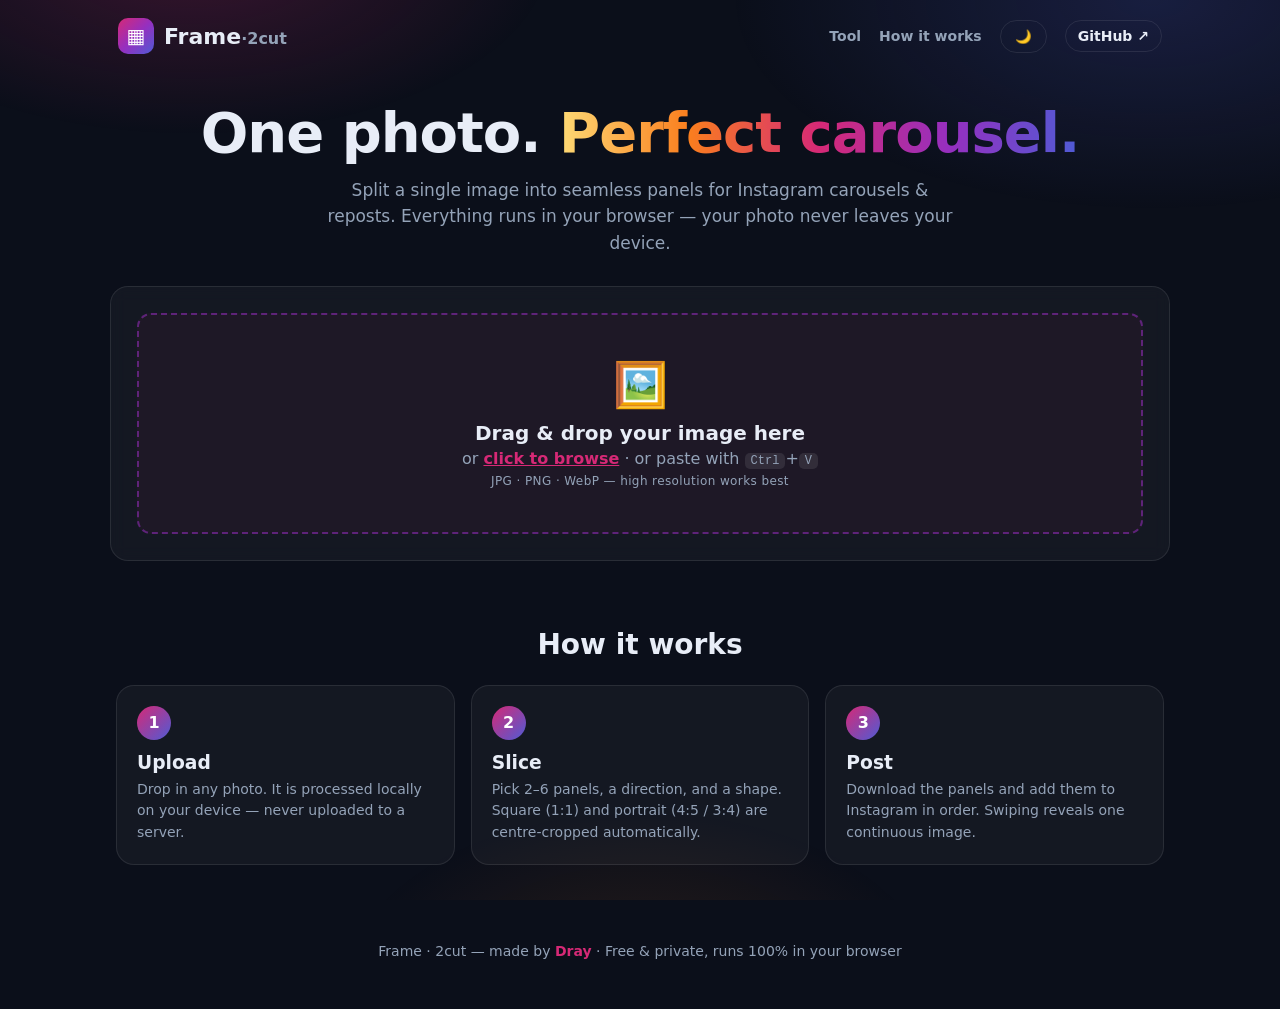
==== index.html @ e7be7fb5 "Rebuild Frame as advanced image splitter (HTML/CSS/JS) - 2-6 panels, Instagram crops, drag & drop, d" ====
<!DOCTYPE html>
<html lang="en">
<head>
  <meta charset="UTF-8">
  <meta name="viewport" content="width=device-width, initial-scale=1.0">
  <title>Frame — Advanced Image Splitter for Instagram Carousels</title>
  <meta name="description" content="Cut one photo into seamless carousel panels for Instagram. Choose 2–6 panels, square or portrait crops, and download print-ready slices — free, private, right in your browser.">
  <link rel="stylesheet" href="style.css">
  <link rel="icon" href="data:image/svg+xml,<svg xmlns='http://www.w3.org/2000/svg' viewBox='0 0 100 100'><text y='.9em' font-size='90'>🖼️</text></svg>">
</head>
<body>
  <div class="bg-glow" aria-hidden="true"></div>

  <header class="topbar">
    <a class="brand" href="./">
      <span class="brand-mark">▦</span>
      <span>Frame<em>·2cut</em></span>
    </a>
    <nav>
      <a href="#tool">Tool</a>
      <a href="#how">How it works</a>
      <button id="themeToggle" class="ghost-btn" type="button" title="Toggle light / dark">🌙</button>
      <a class="github-link" href="https://github.com/dray-me/2cut.github.io" target="_blank" rel="noopener">GitHub ↗</a>
    </nav>
  </header>

  <main>
    <section class="hero">
      <h1>One photo. <span class="grad">Perfect carousel.</span></h1>
      <p>Split a single image into seamless panels for Instagram carousels &amp; reposts.
         Everything runs in your browser — your photo never leaves your device.</p>
    </section>

    <section id="tool" class="panel">
      <!-- Upload -->
      <div id="dropzone" class="dropzone" tabindex="0" role="button" aria-label="Upload an image">
        <div class="dz-icon">🖼️</div>
        <p class="dz-title">Drag &amp; drop your image here</p>
        <p class="dz-sub">or <span class="linklike">click to browse</span> · or paste with <kbd>Ctrl</kbd>+<kbd>V</kbd></p>
        <p class="dz-formats">JPG · PNG · WebP — high resolution works best</p>
        <input type="file" id="fileInput" accept="image/*" hidden>
      </div>

      <div id="workspace" hidden>
        <!-- Controls -->
        <div class="controls">
          <div class="control">
            <label>Panels <span id="panelsValue" class="value">2</span></label>
            <input type="range" id="panelsRange" min="2" max="6" step="1" value="2">
            <div class="quick-row" id="panelsQuick">
              <button type="button" data-panels="2" class="chip active">2</button>
              <button type="button" data-panels="3" class="chip">3</button>
              <button type="button" data-panels="4" class="chip">4</button>
              <button type="button" data-panels="5" class="chip">5</button>
              <button type="button" data-panels="6" class="chip">6</button>
            </div>
          </div>

          <div class="control">
            <label>Direction</label>
            <div class="segmented" id="directionSeg">
              <button type="button" data-dir="vertical" class="active">⇥ Vertical slices</button>
              <button type="button" data-dir="horizontal">⇩ Horizontal slices</button>
            </div>
          </div>

          <div class="control">
            <label>Panel shape (Instagram)</label>
            <div class="segmented wrap" id="aspectSeg">
              <button type="button" data-aspect="original" class="active">Original — seamless</button>
              <button type="button" data-aspect="1">1 : 1 Square</button>
              <button type="button" data-aspect="0.8">4 : 5 Portrait</button>
              <button type="button" data-aspect="0.75">3 : 4 Portrait</button>
            </div>
            <p class="hint">Shaped modes centre-crop your photo so every panel is exactly Instagram-ready.</p>
          </div>

          <div class="control two-col">
            <div>
              <label for="formatSelect">Format</label>
              <select id="formatSelect">
                <option value="image/png">PNG — lossless</option>
                <option value="image/jpeg">JPG — smaller file</option>
                <option value="image/webp">WebP — smallest</option>
              </select>
            </div>
            <div id="qualityWrap" hidden>
              <label>Quality <span id="qualityValue" class="value">92%</span></label>
              <input type="range" id="qualityRange" min="60" max="100" step="1" value="92">
            </div>
          </div>

          <div class="control actions-row">
            <button id="changeBtn" class="ghost-btn big" type="button">↺ Change image</button>
            <button id="downloadAllBtn" class="primary-btn big" type="button">⬇ Download all panels</button>
          </div>
        </div>

        <!-- Original preview with slice guides -->
        <div class="preview-block">
          <div class="block-head">
            <h2>Preview</h2>
            <span id="imageMeta" class="meta"></span>
          </div>
          <div id="previewWrap" class="preview-wrap">
            <img id="previewImg" alt="Your uploaded image with slice guides">
            <div id="guides" class="guides"></div>
          </div>
          <p class="hint">The glowing lines are exactly where Frame will cut. Post the panels in order 1 → <span id="orderEnd">2</span> for a seamless swipe.</p>
        </div>

        <!-- Results -->
        <div class="preview-block">
          <div class="block-head">
            <h2>Your panels</h2>
            <span id="panelMeta" class="meta"></span>
          </div>
          <div id="results" class="results"></div>
        </div>
      </div>

      <p id="toast" class="toast" hidden></p>
    </section>

    <section id="how" class="how">
      <h2>How it works</h2>
      <div class="steps">
        <div class="step"><span>1</span><h3>Upload</h3><p>Drop in any photo. It is processed locally on your device — never uploaded to a server.</p></div>
        <div class="step"><span>2</span><h3>Slice</h3><p>Pick 2–6 panels, a direction, and a shape. Square (1:1) and portrait (4:5 / 3:4) are centre-cropped automatically.</p></div>
        <div class="step"><span>3</span><h3>Post</h3><p>Download the panels and add them to Instagram in order. Swiping reveals one continuous image.</p></div>
      </div>
    </section>
  </main>

  <footer>
    <p>Frame · 2cut — made by <a href="https://github.com/dray-me" target="_blank" rel="noopener">Dray</a> · Free &amp; private, runs 100% in your browser</p>
  </footer>

  <script src="script.js"></script>
</body>
</html>
---- style.css ----
:root {
  --bg: #0b0f1a;
  --panel: rgba(255, 255, 255, 0.04);
  --panel-border: rgba(255, 255, 255, 0.09);
  --text: #e8edf7;
  --muted: #94a3b8;
  --accent1: #feda75;
  --accent2: #fa7e1e;
  --accent3: #d62976;
  --accent4: #962fbf;
  --accent5: #4f5bd5;
  --green: #10b981;
  --radius: 18px;
}
body.light {
  --bg: #f4f6fb;
  --panel: #ffffff;
  --panel-border: #e2e8f0;
  --text: #17233b;
  --muted: #64748b;
}
* { box-sizing: border-box; }
html { scroll-behavior: smooth; }
body {
  margin: 0;
  font-family: system-ui, -apple-system, "Segoe UI", Roboto, sans-serif;
  background: var(--bg);
  color: var(--text);
  min-height: 100vh;
}
.bg-glow {
  position: fixed; inset: 0; pointer-events: none; z-index: -1;
  background:
    radial-gradient(600px 300px at 15% -5%, rgba(214, 41, 118, .22), transparent 60%),
    radial-gradient(700px 350px at 90% 0%, rgba(79, 91, 213, .20), transparent 60%),
    radial-gradient(500px 300px at 50% 110%, rgba(250, 126, 30, .12), transparent 60%);
}
a { color: inherit; }
.topbar {
  display: flex; justify-content: space-between; align-items: center;
  padding: 18px 28px; max-width: 1100px; margin: 0 auto;
}
.brand { display: flex; gap: 10px; align-items: center; font-size: 22px; font-weight: 800; text-decoration: none; }
.brand em { font-style: normal; color: var(--muted); font-weight: 600; font-size: 16px; }
.brand-mark {
  background: linear-gradient(135deg, var(--accent3), var(--accent4), var(--accent5));
  color: #fff; width: 36px; height: 36px; display: grid; place-items: center;
  border-radius: 10px; font-size: 20px;
}
.topbar nav { display: flex; gap: 18px; align-items: center; }
.topbar nav a { text-decoration: none; color: var(--muted); font-weight: 600; font-size: 14px; }
.topbar nav a:hover { color: var(--text); }
.github-link { border: 1px solid var(--panel-border); padding: 7px 12px; border-radius: 999px; color: var(--text) !important; }
main { max-width: 1100px; margin: 0 auto; padding: 0 20px 30px; }
.hero { text-align: center; padding: 28px 10px 30px; }
.hero h1 { font-size: clamp(34px, 6vw, 56px); margin: 0 0 12px; letter-spacing: -1px; }
.grad {
  background: linear-gradient(90deg, var(--accent1), var(--accent2), var(--accent3), var(--accent4), var(--accent5));
  -webkit-background-clip: text; background-clip: text; color: transparent;
}
.hero p { color: var(--muted); max-width: 640px; margin: 0 auto; font-size: 17px; line-height: 1.55; }
.panel {
  background: var(--panel); border: 1px solid var(--panel-border);
  border-radius: var(--radius); padding: 26px; backdrop-filter: blur(8px);
}
.dropzone {
  border: 2px dashed rgba(150, 47, 191, .55); border-radius: 14px;
  padding: 44px 20px; text-align: center; cursor: pointer; transition: .15s;
  background: rgba(214, 41, 118, .05); outline: none;
}
.dropzone:hover, .dropzone:focus, .dropzone.dragging { border-color: var(--accent3); background: rgba(214, 41, 118, .12); transform: scale(1.005); }
.dz-icon { font-size: 44px; }
.dz-title { font-size: 20px; font-weight: 700; margin: 10px 0 4px; }
.dz-sub { color: var(--muted); margin: 0 0 6px; }
.dz-formats { color: var(--muted); font-size: 12px; margin: 0; letter-spacing: .4px; }
.linklike { color: var(--accent3); font-weight: 700; text-decoration: underline; }
kbd { background: var(--panel-border); border-radius: 5px; padding: 1px 6px; font-size: 12px; }
.controls { display: grid; grid-template-columns: repeat(auto-fit, minmax(260px, 1fr)); gap: 22px; margin-bottom: 26px; }
.control label { display: block; font-weight: 700; font-size: 14px; margin-bottom: 9px; }
.value { color: var(--accent3); }
.hint { color: var(--muted); font-size: 13px; line-height: 1.5; }
input[type="range"] { width: 100%; accent-color: var(--accent3); }
select {
  width: 100%; padding: 10px; border-radius: 10px; border: 1px solid var(--panel-border);
  background: var(--bg); color: var(--text); font-size: 14px;
}
.two-col { display: grid; grid-template-columns: 1fr 1fr; gap: 14px; }
.quick-row { display: flex; gap: 8px; margin-top: 8px; }
.chip, .segmented button {
  border: 1px solid var(--panel-border); background: transparent; color: var(--text);
  padding: 8px 13px; border-radius: 999px; cursor: pointer; font-weight: 600; font-size: 13px; transition: .12s;
}
.chip.active, .segmented button.active {
  background: linear-gradient(135deg, var(--accent3), var(--accent4)); color: #fff; border-color: transparent;
}
.segmented { display: flex; gap: 8px; flex-wrap: wrap; }
.actions-row { align-content: end; display: flex !important; gap: 10px; flex-wrap: wrap; }
.ghost-btn {
  border: 1px solid var(--panel-border); background: transparent; color: var(--text);
  padding: 8px 14px; border-radius: 999px; cursor: pointer; font-weight: 600;
}
.ghost-btn.big, .primary-btn.big { padding: 12px 18px; font-size: 14px; border-radius: 12px; }
.primary-btn {
  border: none; cursor: pointer; font-weight: 800; color: #fff;
  background: linear-gradient(135deg, var(--green), #059669);
  padding: 10px 18px; border-radius: 10px;
}
.preview-block { margin-top: 8px; }
.block-head { display: flex; justify-content: space-between; align-items: baseline; gap: 12px; flex-wrap: wrap; }
.block-head h2 { font-size: 19px; margin: 14px 0 10px; }
.meta { color: var(--muted); font-size: 13px; }
.preview-wrap { position: relative; max-width: 760px; margin: 0 auto; border-radius: 12px; overflow: hidden; border: 1px solid var(--panel-border); }
.preview-wrap img { display: block; width: 100%; height: auto; }
.guides { position: absolute; inset: 0; pointer-events: none; }
.guide { position: absolute; background: linear-gradient(90deg, var(--accent1), var(--accent3)); box-shadow: 0 0 10px rgba(214,41,118,.8); }
.guide.v { top: 0; bottom: 0; width: 3px; transform: translateX(-1.5px); }
.guide.h { left: 0; right: 0; height: 3px; transform: translateY(-1.5px); }
.guide-num {
  position: absolute; background: rgba(0,0,0,.65); color: #fff; font-size: 12px; font-weight: 800;
  width: 22px; height: 22px; border-radius: 50%; display: grid; place-items: center;
}
.results { display: grid; grid-template-columns: repeat(auto-fit, minmax(210px, 1fr)); gap: 16px; }
.card {
  border: 1px solid var(--panel-border); border-radius: 14px; padding: 14px; text-align: center;
  background: rgba(127, 127, 160, .06);
}
.card h3 { margin: 0 0 4px; font-size: 15px; }
.card .dims { color: var(--muted); font-size: 12px; margin: 0 0 10px; }
.card canvas { width: 100%; height: auto; border-radius: 9px; border: 1px solid var(--panel-border); display: block; }
.dl-btn {
  margin-top: 12px; display: inline-block; text-decoration: none; color: #fff; font-weight: 700; font-size: 13px;
  background: linear-gradient(135deg, var(--accent3), var(--accent4)); padding: 9px 16px; border-radius: 9px;
}
.toast {
  margin: 18px 0 0; text-align: center; font-weight: 700; color: #fff;
  background: linear-gradient(135deg, var(--accent2), var(--accent3)); padding: 11px; border-radius: 10px;
}
.how { padding: 44px 6px 8px; }
.how h2 { text-align: center; font-size: 28px; }
.steps { display: grid; grid-template-columns: repeat(auto-fit, minmax(230px, 1fr)); gap: 16px; margin-top: 20px; }
.step { border: 1px solid var(--panel-border); border-radius: var(--radius); padding: 20px; background: var(--panel); }
.step span {
  display: grid; place-items: center; width: 34px; height: 34px; border-radius: 50%; color: #fff; font-weight: 800;
  background: linear-gradient(135deg, var(--accent3), var(--accent5));
}
.step h3 { margin: 12px 0 6px; }
.step p { color: var(--muted); line-height: 1.55; margin: 0; font-size: 14px; }
footer { text-align: center; color: var(--muted); padding: 26px 16px 36px; font-size: 14px; }
footer a { color: var(--accent3); font-weight: 700; text-decoration: none; }
@media (max-width: 560px) {
  .panel { padding: 18px; }
  .topbar { padding: 14px 16px; }
  .topbar nav a:not(.github-link) { display: none; }
}
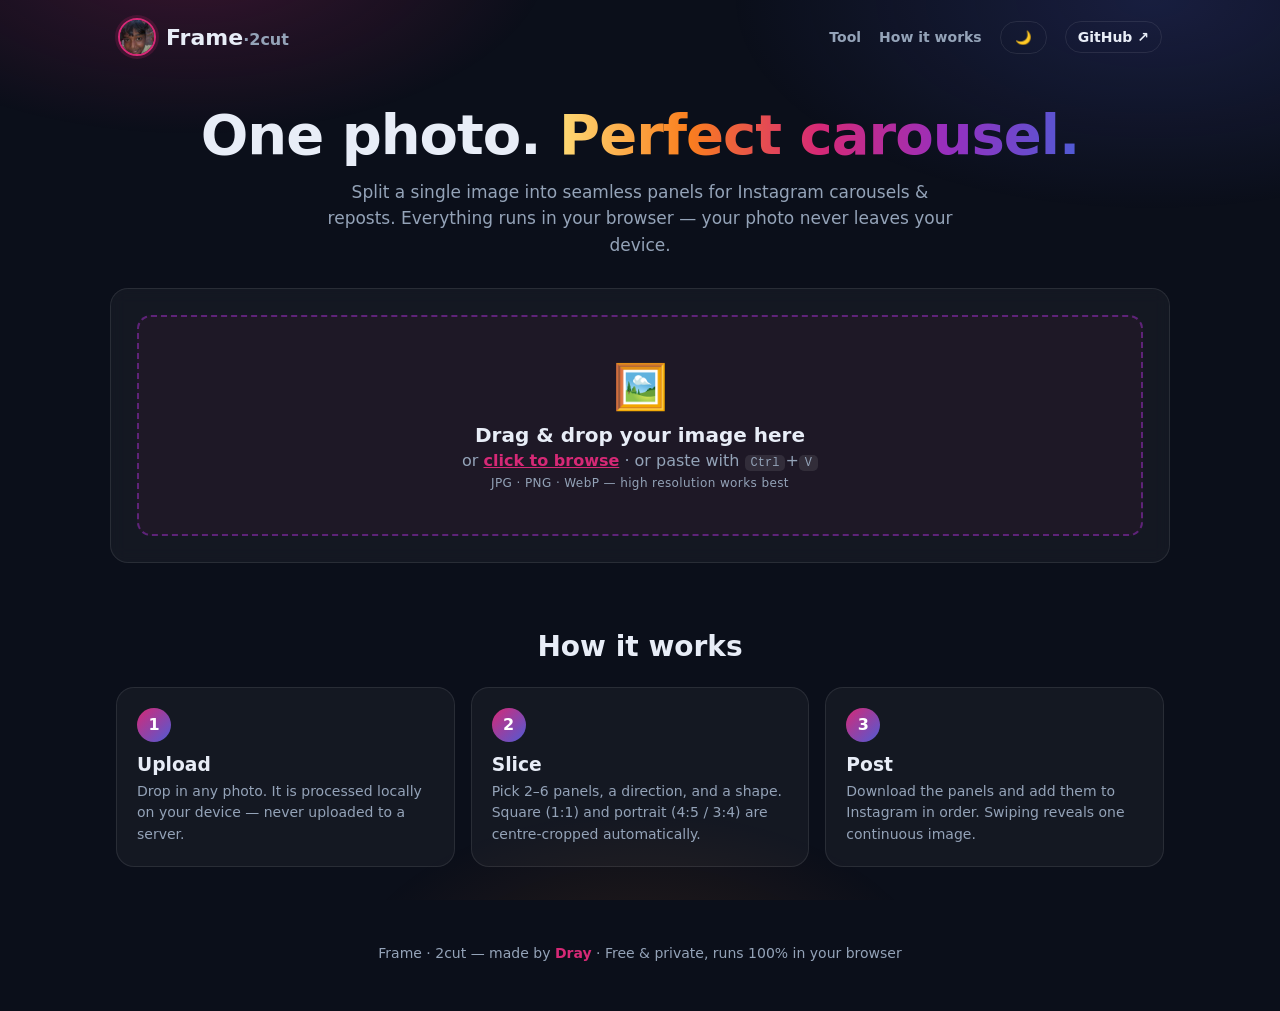
==== commit 76d8b454: "Use Dray's photo as site icon (favicon + header avatar)" ====
--- a/index.html
+++ b/index.html
@@ -6,14 +6,15 @@
   <title>Frame — Advanced Image Splitter for Instagram Carousels</title>
   <meta name="description" content="Cut one photo into seamless carousel panels for Instagram. Choose 2–6 panels, square or portrait crops, and download print-ready slices — free, private, right in your browser.">
   <link rel="stylesheet" href="style.css">
-  <link rel="icon" href="data:image/svg+xml,<svg xmlns='http://www.w3.org/2000/svg' viewBox='0 0 100 100'><text y='.9em' font-size='90'>🖼️</text></svg>">
+  <link rel="icon" type="image/jpeg" href="[data-uri]">
+  <link rel="apple-touch-icon" href="[data-uri]">
 </head>
 <body>
   <div class="bg-glow" aria-hidden="true"></div>
 
   <header class="topbar">
     <a class="brand" href="./">
-      <span class="brand-mark">▦</span>
+      <img class="brand-icon" src="[data-uri]" alt="Frame icon" width="38" height="38">
       <span>Frame<em>·2cut</em></span>
     </a>
     <nav>
--- a/style.css
+++ b/style.css
@@ -152,3 +152,5 @@
   .topbar { padding: 14px 16px; }
   .topbar nav a:not(.github-link) { display: none; }
 }
+
+.brand-icon { width: 38px; height: 38px; border-radius: 50%; object-fit: cover; border: 2px solid var(--accent3); box-shadow: 0 0 0 3px rgba(214,41,118,.18); }
